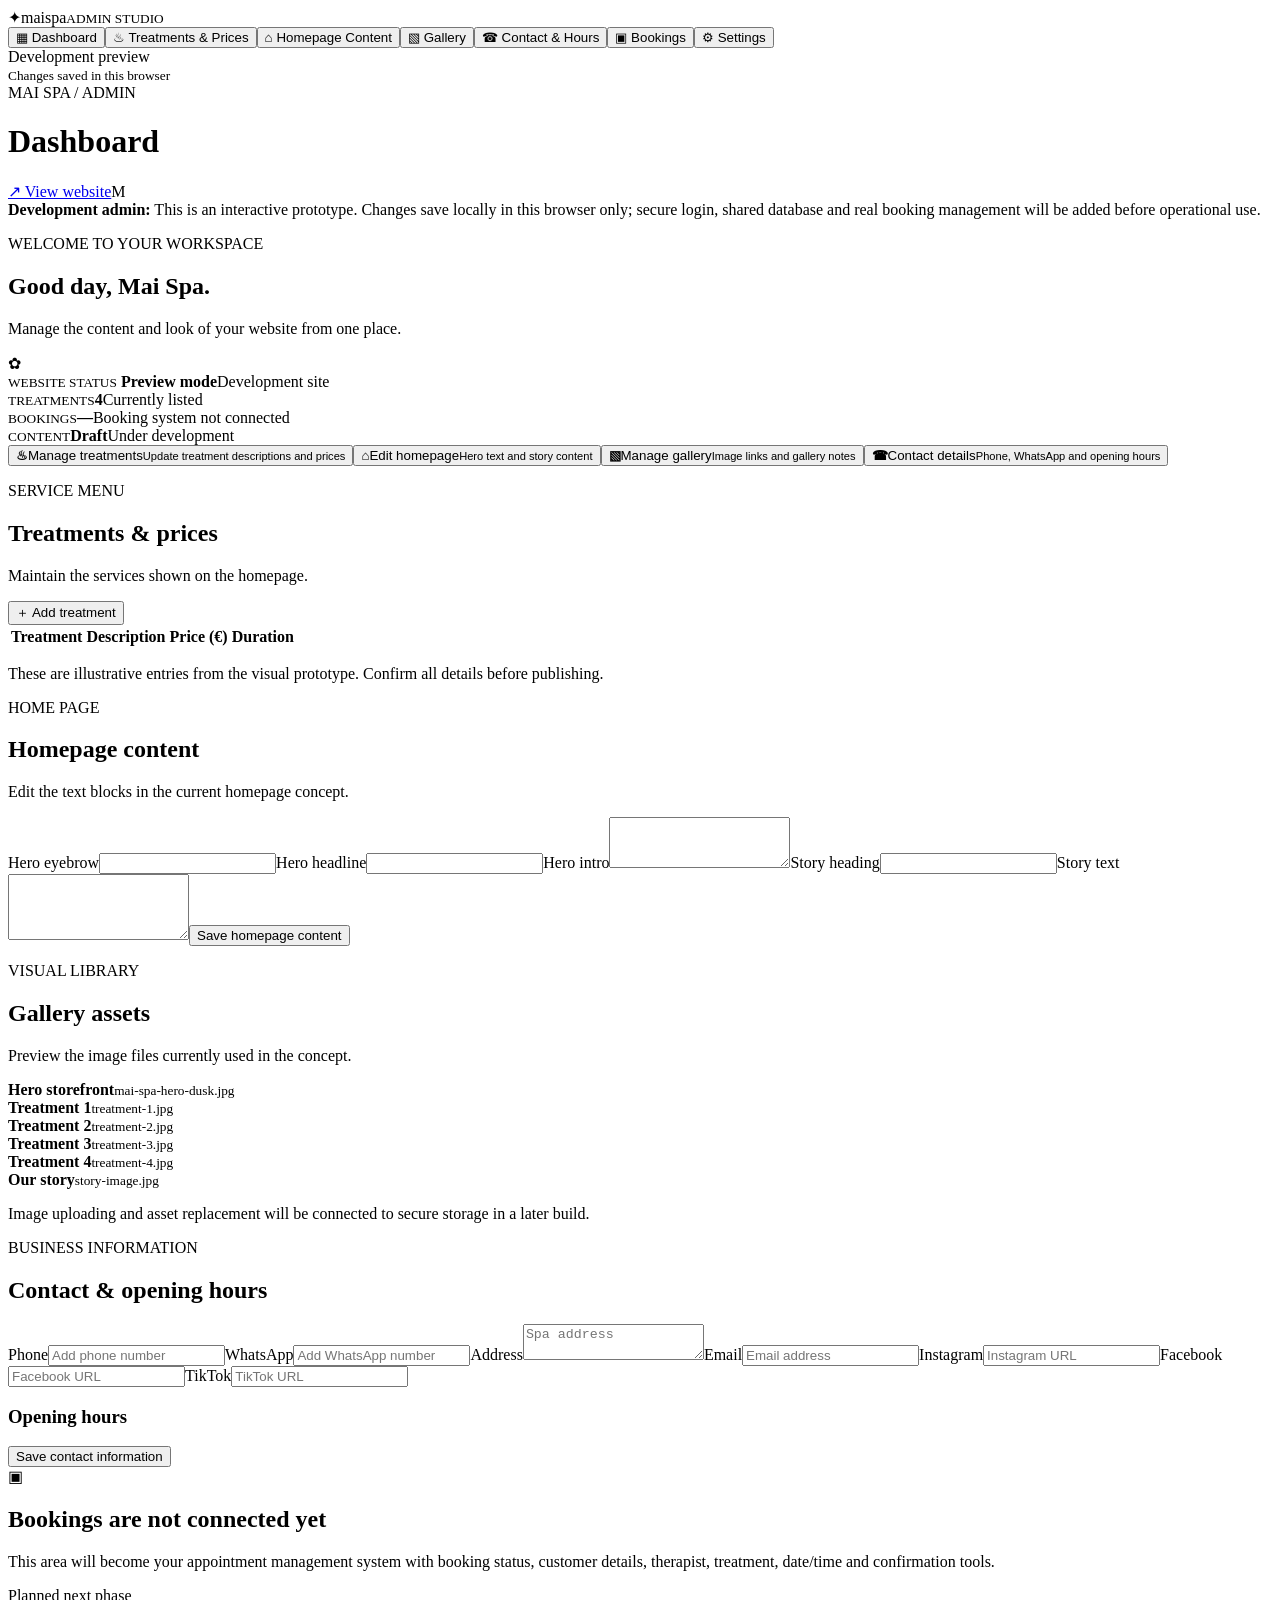
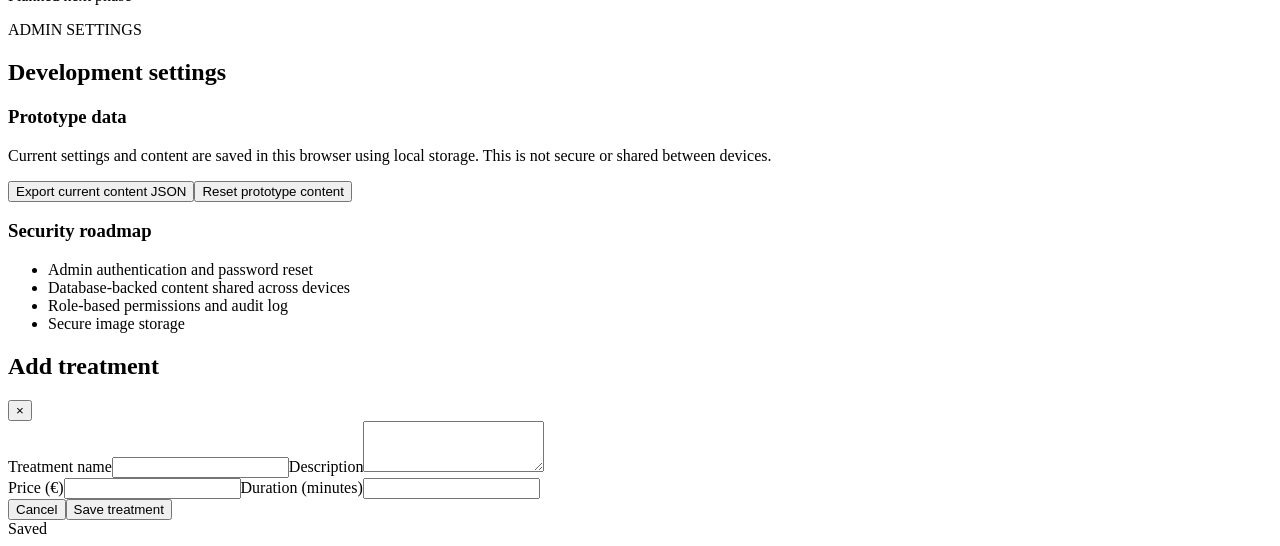
==== admin.html @ b85a9e36 "Add Mai Spa admin dashboard prototype" ====
<!doctype html>
<html lang="en"><head><meta charset="utf-8"><meta name="viewport" content="width=device-width,initial-scale=1"><meta name="theme-color" content="#111"><title>Mai Spa Admin</title><link rel="preconnect" href="https://fonts.googleapis.com"><link href="https://fonts.googleapis.com/css2?family=DM+Sans:wght@400;500;600;700&family=Playfair+Display:wght@400;500;600&display=swap" rel="stylesheet"><link rel="stylesheet" href="admin.css"></head>
<body><div class="admin-shell">
<aside class="sidebar"><div class="brand"><span class="brand-mark">✦</span><span>mai<span class="spa">spa</span><small>ADMIN STUDIO</small></span></div><nav><button class="nav-item active" data-panel="dashboard">▦ <span>Dashboard</span></button><button class="nav-item" data-panel="treatments">♨ <span>Treatments & Prices</span></button><button class="nav-item" data-panel="homepage">⌂ <span>Homepage Content</span></button><button class="nav-item" data-panel="gallery">▧ <span>Gallery</span></button><button class="nav-item" data-panel="contact">☎ <span>Contact & Hours</span></button><button class="nav-item" data-panel="bookings">▣ <span>Bookings</span></button><button class="nav-item" data-panel="settings">⚙ <span>Settings</span></button></nav><div class="sidebar-bottom"><span class="status-dot"></span> Development preview<br><small>Changes saved in this browser</small></div></aside>
<main class="main"><header class="topbar"><div><div class="crumb">MAI SPA / ADMIN</div><h1 id="panel-title">Dashboard</h1></div><div class="top-actions"><a class="preview" href="index.html" target="_blank">↗ View website</a><span class="avatar">M</span></div></header>
<div class="notice"><b>Development admin:</b> This is an interactive prototype. Changes save locally in this browser only; secure login, shared database and real booking management will be added before operational use.</div>
<section class="panel active" id="dashboard"><div class="welcome"><div><p class="gold-label">WELCOME TO YOUR WORKSPACE</p><h2>Good day, Mai Spa.</h2><p>Manage the content and look of your website from one place.</p></div><div class="welcome-flower">✿</div></div><div class="stats"><article><small>WEBSITE STATUS</small><strong><i class="green"></i> Preview mode</strong><span>Development site</span></article><article><small>TREATMENTS</small><strong id="stat-treatments">4</strong><span>Currently listed</span></article><article><small>BOOKINGS</small><strong>—</strong><span>Booking system not connected</span></article><article><small>CONTENT</small><strong>Draft</strong><span>Under development</span></article></div><div class="quick-grid"><button data-go="treatments"><b>♨</b><span>Manage treatments</span><small>Update treatment descriptions and prices</small></button><button data-go="homepage"><b>⌂</b><span>Edit homepage</span><small>Hero text and story content</small></button><button data-go="gallery"><b>▧</b><span>Manage gallery</span><small>Image links and gallery notes</small></button><button data-go="contact"><b>☎</b><span>Contact details</span><small>Phone, WhatsApp and opening hours</small></button></div></section>
<section class="panel" id="treatments"><div class="panel-head"><div><p class="gold-label">SERVICE MENU</p><h2>Treatments & prices</h2><p>Maintain the services shown on the homepage.</p></div><button class="primary" id="add-treatment">＋ Add treatment</button></div><div class="table-wrap"><table><thead><tr><th>Treatment</th><th>Description</th><th>Price (€)</th><th>Duration</th><th></th></tr></thead><tbody id="treatment-rows"></tbody></table></div><p class="hint">These are illustrative entries from the visual prototype. Confirm all details before publishing.</p></section>
<section class="panel" id="homepage"><div class="panel-head"><div><p class="gold-label">HOME PAGE</p><h2>Homepage content</h2><p>Edit the text blocks in the current homepage concept.</p></div></div><form id="home-form" class="form-grid"><label>Hero eyebrow<input name="eyebrow"></label><label>Hero headline<input name="headline"></label><label class="wide">Hero intro<textarea name="intro" rows="3"></textarea></label><label>Story heading<input name="storyTitle"></label><label class="wide">Story text<textarea name="storyText" rows="4"></textarea></label><button class="primary" type="submit">Save homepage content</button></form></section>
<section class="panel" id="gallery"><div class="panel-head"><div><p class="gold-label">VISUAL LIBRARY</p><h2>Gallery assets</h2><p>Preview the image files currently used in the concept.</p></div></div><div class="gallery-grid"><article><div class="image-preview hero-preview"></div><b>Hero storefront</b><small>mai-spa-hero-dusk.jpg</small></article><article><div class="image-preview treatment-preview one"></div><b>Treatment 1</b><small>treatment-1.jpg</small></article><article><div class="image-preview treatment-preview two"></div><b>Treatment 2</b><small>treatment-2.jpg</small></article><article><div class="image-preview treatment-preview three"></div><b>Treatment 3</b><small>treatment-3.jpg</small></article><article><div class="image-preview treatment-preview four"></div><b>Treatment 4</b><small>treatment-4.jpg</small></article><article><div class="image-preview story-preview"></div><b>Our story</b><small>story-image.jpg</small></article></div><p class="hint">Image uploading and asset replacement will be connected to secure storage in a later build.</section>
<section class="panel" id="contact"><div class="panel-head"><div><p class="gold-label">BUSINESS INFORMATION</p><h2>Contact & opening hours</h2></div></div><form id="contact-form" class="form-grid"><label>Phone<input name="phone" placeholder="Add phone number"></label><label>WhatsApp<input name="whatsapp" placeholder="Add WhatsApp number"></label><label class="wide">Address<textarea name="address" rows="2" placeholder="Spa address"></textarea></label><label>Email<input name="email" placeholder="Email address"></label><label>Instagram<input name="instagram" placeholder="Instagram URL"></label><label>Facebook<input name="facebook" placeholder="Facebook URL"></label><label>TikTok<input name="tiktok" placeholder="TikTok URL"></label><div class="wide hours"><h3>Opening hours</h3><div id="hours-list"></div></div><button class="primary" type="submit">Save contact information</button></form></section>
<section class="panel" id="bookings"><div class="empty-state"><div>▣</div><h2>Bookings are not connected yet</h2><p>This area will become your appointment management system with booking status, customer details, therapist, treatment, date/time and confirmation tools.</p><span class="pill">Planned next phase</span></div></section>
<section class="panel" id="settings"><div class="panel-head"><div><p class="gold-label">ADMIN SETTINGS</p><h2>Development settings</h2></div></div><div class="settings-card"><h3>Prototype data</h3><p>Current settings and content are saved in this browser using local storage. This is not secure or shared between devices.</p><button id="export-data" class="secondary">Export current content JSON</button><button id="reset-data" class="danger">Reset prototype content</button></div><div class="settings-card"><h3>Security roadmap</h3><ul><li>Admin authentication and password reset</li><li>Database-backed content shared across devices</li><li>Role-based permissions and audit log</li><li>Secure image storage</li></ul></div></section>
</main></div>
<div class="modal-backdrop" id="modal"><form class="modal" id="treatment-form"><div class="modal-head"><h2 id="modal-title">Add treatment</h2><button type="button" id="close-modal" class="close">×</button></div><label>Treatment name<input name="name" required></label><label>Description<textarea name="description" rows="3" required></textarea></label><div class="form-grid"><label>Price (€)<input name="price" type="number" min="0" step="0.5" required></label><label>Duration (minutes)<input name="duration" type="number" min="1" required></label></div><div class="modal-actions"><button type="button" class="secondary" id="cancel-modal">Cancel</button><button class="primary" type="submit">Save treatment</button></div></form></div><div class="toast" id="toast">Saved</div><script src="admin.js"></script></body></html>
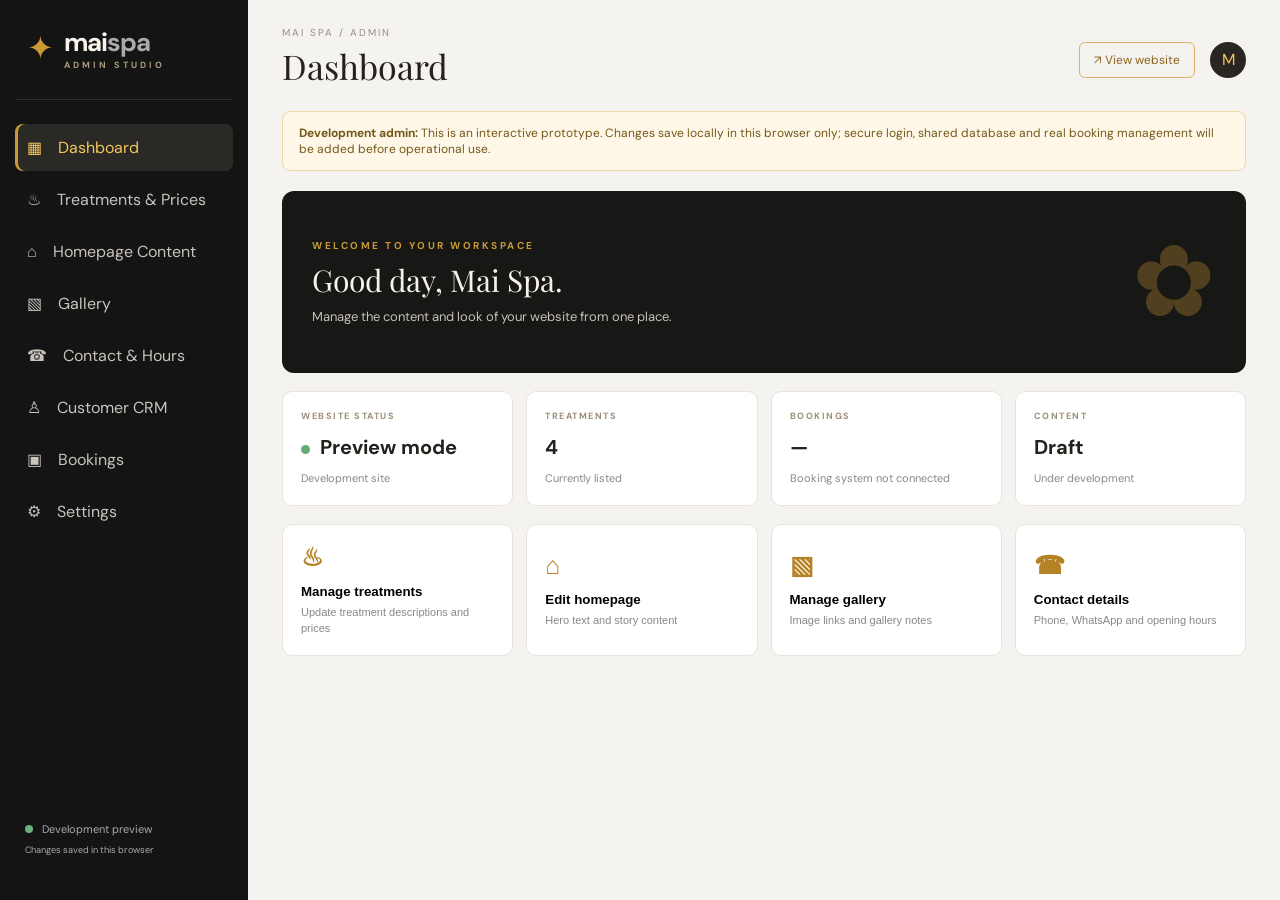
==== commit d69e950a: "Add customer CRM panel and forms" ====
--- a/admin.html
+++ b/admin.html
@@ -1,7 +1,7 @@
 <!doctype html>
 <html lang="en"><head><meta charset="utf-8"><meta name="viewport" content="width=device-width,initial-scale=1"><meta name="theme-color" content="#111"><title>Mai Spa Admin</title><link rel="preconnect" href="https://fonts.googleapis.com"><link href="https://fonts.googleapis.com/css2?family=DM+Sans:wght@400;500;600;700&family=Playfair+Display:wght@400;500;600&display=swap" rel="stylesheet"><link rel="stylesheet" href="admin.css"></head>
 <body><div class="admin-shell">
-<aside class="sidebar"><div class="brand"><span class="brand-mark">✦</span><span>mai<span class="spa">spa</span><small>ADMIN STUDIO</small></span></div><nav><button class="nav-item active" data-panel="dashboard">▦ <span>Dashboard</span></button><button class="nav-item" data-panel="treatments">♨ <span>Treatments & Prices</span></button><button class="nav-item" data-panel="homepage">⌂ <span>Homepage Content</span></button><button class="nav-item" data-panel="gallery">▧ <span>Gallery</span></button><button class="nav-item" data-panel="contact">☎ <span>Contact & Hours</span></button><button class="nav-item" data-panel="bookings">▣ <span>Bookings</span></button><button class="nav-item" data-panel="settings">⚙ <span>Settings</span></button></nav><div class="sidebar-bottom"><span class="status-dot"></span> Development preview<br><small>Changes saved in this browser</small></div></aside>
+<aside class="sidebar"><div class="brand"><span class="brand-mark">✦</span><span>mai<span class="spa">spa</span><small>ADMIN STUDIO</small></span></div><nav><button class="nav-item active" data-panel="dashboard">▦ <span>Dashboard</span></button><button class="nav-item" data-panel="treatments">♨ <span>Treatments & Prices</span></button><button class="nav-item" data-panel="homepage">⌂ <span>Homepage Content</span></button><button class="nav-item" data-panel="gallery">▧ <span>Gallery</span></button><button class="nav-item" data-panel="contact">☎ <span>Contact & Hours</span></button><button class="nav-item" data-panel="crm">♙ <span>Customer CRM</span></button><button class="nav-item" data-panel="bookings">▣ <span>Bookings</span></button><button class="nav-item" data-panel="settings">⚙ <span>Settings</span></button></nav><div class="sidebar-bottom"><span class="status-dot"></span> Development preview<br><small>Changes saved in this browser</small></div></aside>
 <main class="main"><header class="topbar"><div><div class="crumb">MAI SPA / ADMIN</div><h1 id="panel-title">Dashboard</h1></div><div class="top-actions"><a class="preview" href="index.html" target="_blank">↗ View website</a><span class="avatar">M</span></div></header>
 <div class="notice"><b>Development admin:</b> This is an interactive prototype. Changes save locally in this browser only; secure login, shared database and real booking management will be added before operational use.</div>
 <section class="panel active" id="dashboard"><div class="welcome"><div><p class="gold-label">WELCOME TO YOUR WORKSPACE</p><h2>Good day, Mai Spa.</h2><p>Manage the content and look of your website from one place.</p></div><div class="welcome-flower">✿</div></div><div class="stats"><article><small>WEBSITE STATUS</small><strong><i class="green"></i> Preview mode</strong><span>Development site</span></article><article><small>TREATMENTS</small><strong id="stat-treatments">4</strong><span>Currently listed</span></article><article><small>BOOKINGS</small><strong>—</strong><span>Booking system not connected</span></article><article><small>CONTENT</small><strong>Draft</strong><span>Under development</span></article></div><div class="quick-grid"><button data-go="treatments"><b>♨</b><span>Manage treatments</span><small>Update treatment descriptions and prices</small></button><button data-go="homepage"><b>⌂</b><span>Edit homepage</span><small>Hero text and story content</small></button><button data-go="gallery"><b>▧</b><span>Manage gallery</span><small>Image links and gallery notes</small></button><button data-go="contact"><b>☎</b><span>Contact details</span><small>Phone, WhatsApp and opening hours</small></button></div></section>
@@ -9,7 +9,7 @@
 <section class="panel" id="homepage"><div class="panel-head"><div><p class="gold-label">HOME PAGE</p><h2>Homepage content</h2><p>Edit the text blocks in the current homepage concept.</p></div></div><form id="home-form" class="form-grid"><label>Hero eyebrow<input name="eyebrow"></label><label>Hero headline<input name="headline"></label><label class="wide">Hero intro<textarea name="intro" rows="3"></textarea></label><label>Story heading<input name="storyTitle"></label><label class="wide">Story text<textarea name="storyText" rows="4"></textarea></label><button class="primary" type="submit">Save homepage content</button></form></section>
 <section class="panel" id="gallery"><div class="panel-head"><div><p class="gold-label">VISUAL LIBRARY</p><h2>Gallery assets</h2><p>Preview the image files currently used in the concept.</p></div></div><div class="gallery-grid"><article><div class="image-preview hero-preview"></div><b>Hero storefront</b><small>mai-spa-hero-dusk.jpg</small></article><article><div class="image-preview treatment-preview one"></div><b>Treatment 1</b><small>treatment-1.jpg</small></article><article><div class="image-preview treatment-preview two"></div><b>Treatment 2</b><small>treatment-2.jpg</small></article><article><div class="image-preview treatment-preview three"></div><b>Treatment 3</b><small>treatment-3.jpg</small></article><article><div class="image-preview treatment-preview four"></div><b>Treatment 4</b><small>treatment-4.jpg</small></article><article><div class="image-preview story-preview"></div><b>Our story</b><small>story-image.jpg</small></article></div><p class="hint">Image uploading and asset replacement will be connected to secure storage in a later build.</section>
 <section class="panel" id="contact"><div class="panel-head"><div><p class="gold-label">BUSINESS INFORMATION</p><h2>Contact & opening hours</h2></div></div><form id="contact-form" class="form-grid"><label>Phone<input name="phone" placeholder="Add phone number"></label><label>WhatsApp<input name="whatsapp" placeholder="Add WhatsApp number"></label><label class="wide">Address<textarea name="address" rows="2" placeholder="Spa address"></textarea></label><label>Email<input name="email" placeholder="Email address"></label><label>Instagram<input name="instagram" placeholder="Instagram URL"></label><label>Facebook<input name="facebook" placeholder="Facebook URL"></label><label>TikTok<input name="tiktok" placeholder="TikTok URL"></label><div class="wide hours"><h3>Opening hours</h3><div id="hours-list"></div></div><button class="primary" type="submit">Save contact information</button></form></section>
-<section class="panel" id="bookings"><div class="empty-state"><div>▣</div><h2>Bookings are not connected yet</h2><p>This area will become your appointment management system with booking status, customer details, therapist, treatment, date/time and confirmation tools.</p><span class="pill">Planned next phase</span></div></section>
+<section class="panel" id="crm"><div class="panel-head"><div><p class="gold-label">CUSTOMER RELATIONSHIPS</p><h2>Customer CRM</h2><p>Find customers by phone and view their treatment history.</p></div><button class="primary" id="add-customer">＋ Add customer</button></div><div class="crm-search"><label>Search phone number or customer name<input id="crm-search" placeholder="Enter phone number or name…"></label><button class="secondary" id="clear-crm-search">Clear</button></div><div id="crm-results" class="crm-results"></div><div class="crm-profile" id="crm-profile"></div><p class="hint">Prototype CRM data is stored locally in this browser only. Use fictional data while testing. Do not store real customer or sensitive information until secure login, database, access controls and privacy protections are implemented.</p></section><section class="panel" id="bookings"><div class="empty-state"><div>▣</div><h2>Bookings are not connected yet</h2><p>This area will become your appointment management system with booking status, customer details, therapist, treatment, date/time and confirmation tools.</p><span class="pill">Planned next phase</span></div></section>
 <section class="panel" id="settings"><div class="panel-head"><div><p class="gold-label">ADMIN SETTINGS</p><h2>Development settings</h2></div></div><div class="settings-card"><h3>Prototype data</h3><p>Current settings and content are saved in this browser using local storage. This is not secure or shared between devices.</p><button id="export-data" class="secondary">Export current content JSON</button><button id="reset-data" class="danger">Reset prototype content</button></div><div class="settings-card"><h3>Security roadmap</h3><ul><li>Admin authentication and password reset</li><li>Database-backed content shared across devices</li><li>Role-based permissions and audit log</li><li>Secure image storage</li></ul></div></section>
 </main></div>
-<div class="modal-backdrop" id="modal"><form class="modal" id="treatment-form"><div class="modal-head"><h2 id="modal-title">Add treatment</h2><button type="button" id="close-modal" class="close">×</button></div><label>Treatment name<input name="name" required></label><label>Description<textarea name="description" rows="3" required></textarea></label><div class="form-grid"><label>Price (€)<input name="price" type="number" min="0" step="0.5" required></label><label>Duration (minutes)<input name="duration" type="number" min="1" required></label></div><div class="modal-actions"><button type="button" class="secondary" id="cancel-modal">Cancel</button><button class="primary" type="submit">Save treatment</button></div></form></div><div class="toast" id="toast">Saved</div><script src="admin.js"></script></body></html>+<div class="modal-backdrop" id="crm-modal"><form class="modal" id="crm-form"><div class="modal-head"><h2 id="crm-modal-title">Add customer</h2><button type="button" id="crm-close" class="close">×</button></div><label>Customer name<input name="name" required></label><label>Phone number<input name="phone" required></label><label>Email (optional)<input name="email" type="email"></label><label>Notes<textarea name="notes" rows="3"></textarea></label><div class="modal-actions"><button type="button" class="secondary" id="crm-cancel">Cancel</button><button class="primary" type="submit">Save customer</button></div></form></div><div class="modal-backdrop" id="history-modal"><form class="modal" id="history-form"><div class="modal-head"><h2>Add treatment history</h2><button type="button" id="history-close" class="close">×</button></div><label>Treatment<select name="treatment" required></select></label><label>Date<input name="date" type="date" required></label><label>Therapist<input name="therapist" placeholder="Therapist name"></label><label>Duration (minutes)<input name="duration" type="number" min="1"></label><label>Price paid (€)<input name="price" type="number" min="0" step="0.5"></label><label>Notes<textarea name="notes" rows="3"></textarea></label><div class="modal-actions"><button type="button" class="secondary" id="history-cancel">Cancel</button><button class="primary" type="submit">Save history</button></div></form></div><div class="modal-backdrop" id="modal"><form class="modal" id="treatment-form"><div class="modal-head"><h2 id="modal-title">Add treatment</h2><button type="button" id="close-modal" class="close">×</button></div><label>Treatment name<input name="name" required></label><label>Description<textarea name="description" rows="3" required></textarea></label><div class="form-grid"><label>Price (€)<input name="price" type="number" min="0" step="0.5" required></label><label>Duration (minutes)<input name="duration" type="number" min="1" required></label></div><div class="modal-actions"><button type="button" class="secondary" id="cancel-modal">Cancel</button><button class="primary" type="submit">Save treatment</button></div></form></div><div class="toast" id="toast">Saved</div><script src="admin.js"></script></body></html>
--- a/admin.css
+++ b/admin.css
@@ -0,0 +1 @@
+:root{--gold:#c99a34;--gold2:#e2b654;--ink:#151515;--cream:#f6f2eb;--muted:#7e786f;--line:#e5ded3}*{box-sizing:border-box}body{margin:0;background:#f5f3ef;color:#25221e;font-family:'DM Sans',Arial,sans-serif}.admin-shell{min-height:100vh;display:flex}.sidebar{width:248px;background:#141414;color:#f8f3eb;display:flex;flex-direction:column;padding:25px 15px;position:fixed;inset:0 0 0 0}.brand{display:flex;gap:10px;align-items:center;padding:0 12px 28px;border-bottom:1px solid #30302c}.brand-mark{color:var(--gold);font-size:32px}.brand>span:last-child{font-size:26px;font-weight:700;letter-spacing:-1px}.spa{color:#aaa}.brand small{display:block;font-size:9px;letter-spacing:3px;color:#a99b7d}.sidebar nav{display:grid;gap:5px;margin-top:24px}.nav-item{border:0;background:transparent;color:#c8c3bb;text-align:left;padding:13px 12px;border-radius:8px;font:inherit;cursor:pointer}.nav-item:hover,.nav-item.active{background:#2a2925;color:#f4c65b}.nav-item.active{box-shadow:inset 3px 0 var(--gold)}.nav-item span{margin-left:12px}.sidebar-bottom{margin-top:auto;padding:15px 10px;color:#aaa;font-size:11px;line-height:1.8}.status-dot{display:inline-block;width:8px;height:8px;border-radius:50%;background:#6ab17e;margin-right:6px}.main{margin-left:248px;width:calc(100% - 248px);padding:26px 34px 60px}.topbar{display:flex;align-items:center;justify-content:space-between;margin-bottom:18px}.crumb{font-size:10px;letter-spacing:2px;color:#988d7c}.topbar h1{font-family:'Playfair Display',Georgia,serif;font-weight:400;font-size:34px;margin:4px 0}.top-actions{display:flex;align-items:center;gap:15px}.preview{color:#8d631b;text-decoration:none;border:1px solid #d8b365;padding:9px 14px;border-radius:6px;font-size:12px}.avatar{width:36px;height:36px;background:#292621;color:#f4c65b;border-radius:50%;display:grid;place-items:center}.notice{background:#fff8e9;border:1px solid #edd8aa;padding:13px 16px;border-radius:8px;font-size:12px;color:#745719;margin-bottom:20px}.panel{display:none}.panel.active{display:block}.welcome{background:#171716;color:#f7f2e9;border-radius:12px;padding:26px 30px;display:flex;justify-content:space-between;align-items:center;overflow:hidden}.gold-label{font-size:10px;letter-spacing:2.5px;color:#c99a34;font-weight:700;margin:0 0 8px}.welcome h2,.panel-head h2{font-family:'Playfair Display',Georgia,serif;font-size:30px;font-weight:400;margin:0 0 8px}.welcome p:not(.gold-label){color:#c6c0b5;font-size:13px;margin:0}.welcome-flower{font-size:100px;color:#bb8c30;opacity:.35}.stats{display:grid;grid-template-columns:repeat(4,1fr);gap:13px;margin:18px 0}.stats article{background:white;border:1px solid #e9e4db;border-radius:10px;padding:18px}.stats small{display:block;color:#9a8d79;font-size:9px;letter-spacing:1.5px;font-weight:700}.stats strong{display:block;font-size:20px;margin:12px 0 6px}.stats span{font-size:11px;color:#888}.green{display:inline-block;background:#65a976;width:9px;height:9px;border-radius:50%;margin-right:5px}.quick-grid{display:grid;grid-template-columns:repeat(4,1fr);gap:13px}.quick-grid button{border:1px solid #e8e2d8;background:white;border-radius:10px;padding:18px;text-align:left;cursor:pointer}.quick-grid button:hover{border-color:#d1a245;transform:translateY(-1px)}.quick-grid b{font-size:25px;color:#b58325;display:block;margin-bottom:12px}.quick-grid span{font-weight:700;display:block;margin-bottom:5px}.quick-grid small{font-size:11px;color:#888;line-height:1.4}.panel-head{display:flex;justify-content:space-between;align-items:center;margin:5px 0 22px}.panel-head p:not(.gold-label){color:#888;font-size:12px;margin:0}.primary,.secondary,.danger{border:0;border-radius:6px;padding:11px 16px;font:600 12px 'DM Sans',sans-serif;cursor:pointer}.primary{background:#c99a34;color:#17130b}.primary:hover{background:#e2b654}.secondary{background:#eee9df;color:#453c2d}.danger{background:#fae8e4;color:#9e3827;margin-left:8px}.table-wrap{background:white;border:1px solid #e8e2d8;border-radius:9px;overflow:auto}table{width:100%;border-collapse:collapse;min-width:650px}th,td{text-align:left;padding:13px 15px;border-bottom:1px solid #eee;font-size:12px}th{font-size:9px;letter-spacing:1.4px;color:#958875;background:#faf8f5}td:first-child{font-weight:700}td .actions{display:flex;gap:6px}td button{border:1px solid #e2d9ca;background:#fff;padding:6px 9px;border-radius:5px;font-size:11px;cursor:pointer}.hint{font-size:11px;color:#978d7f;margin-top:10px}.form-grid{display:grid;grid-template-columns:1fr 1fr;gap:16px;max-width:900px;background:white;padding:23px;border:1px solid #e8e2d8;border-radius:10px}.form-grid label,.modal label{display:grid;gap:7px;font-size:11px;font-weight:700;color:#746b5e}.wide{grid-column:1/-1}input,textarea{width:100%;border:1px solid #ddd5c9;border-radius:6px;padding:11px;font:13px 'DM Sans',sans-serif;color:#25221e;background:#fff}textarea{resize:vertical}.hours h3{font-family:'Playfair Display',serif;font-weight:400}.hour-row{display:grid;grid-template-columns:90px 1fr 1fr 60px;align-items:center;gap:10px;margin:8px 0;font-size:12px}.gallery-grid{display:grid;grid-template-columns:repeat(3,1fr);gap:15px}.gallery-grid article{background:white;border:1px solid #e8e2d8;border-radius:9px;overflow:hidden;padding-bottom:12px}.gallery-grid b,.gallery-grid small{display:block;margin:8px 12px}.gallery-grid small{font-size:10px;color:#888}.image-preview{height:150px;background-size:cover;background-position:center}.hero-preview{background-image:url('mai-spa-hero-dusk.jpg')}.treatment-preview.one{background-image:url('treatment-1.jpg')}.treatment-preview.two{background-image:url('treatment-2.jpg')}.treatment-preview.three{background-image:url('treatment-3.jpg')}.treatment-preview.four{background-image:url('treatment-4.jpg')}.story-preview{background-image:url('story-image.jpg')}.empty-state{text-align:center;background:white;border:1px solid #e8e2d8;border-radius:10px;padding:60px 20px;max-width:750px;margin:auto}.empty-state>div{font-size:44px;color:#b88729}.empty-state h2{font-family:'Playfair Display',serif;font-weight:400}.empty-state p{max-width:500px;margin:0 auto 18px;color:#888;font-size:13px}.pill{background:#f6ebd2;color:#876116;padding:6px 10px;border-radius:20px;font-size:10px}.settings-card{background:white;border:1px solid #e8e2d8;border-radius:10px;padding:22px;margin-bottom:16px;max-width:850px}.settings-card p,.settings-card li{font-size:12px;color:#7f786e;line-height:1.7}.modal-backdrop{display:none;position:fixed;inset:0;background:#0008;align-items:center;justify-content:center;padding:18px;z-index:100}.modal-backdrop.open{display:flex}.modal{background:#fff;border-radius:12px;padding:24px;width:min(500px,100%);display:grid;gap:15px;box-shadow:0 20px 70px #0003}.modal-head{display:flex;justify-content:space-between;align-items:center}.modal h2{font-family:'Playfair Display',serif;font-weight:400;margin:0}.close{border:0;background:transparent;font-size:26px;cursor:pointer}.modal-actions{display:flex;justify-content:flex-end;gap:9px}.toast{position:fixed;bottom:20px;right:22px;background:#1d211e;color:#fff;padding:13px 18px;border-radius:8px;opacity:0;pointer-events:none;transition:.25s}.toast.show{opacity:1}@media(max-width:1050px){.sidebar{width:205px}.main{margin-left:205px;width:calc(100% - 205px);padding:24px}.stats,.quick-grid{grid-template-columns:repeat(2,1fr)}}@media(max-width:700px){.admin-shell{display:block}.sidebar{position:relative;width:auto;inset:auto;padding:12px}.brand{padding:0 10px 12px}.sidebar nav{display:flex;overflow:auto;margin-top:10px;gap:5px}.nav-item{white-space:nowrap;padding:10px}.nav-item span{margin-left:6px}.sidebar-bottom{display:none}.main{margin:0;width:auto;padding:18px 14px 40px}.topbar h1{font-size:28px}.top-actions{gap:8px}.preview{font-size:10px;padding:8px}.stats,.quick-grid,.gallery-grid{grid-template-columns:1fr 1fr}.welcome{padding:20px}.welcome-flower{font-size:70px}.panel-head{align-items:flex-start;gap:12px;flex-direction:column}.form-grid{grid-template-columns:1fr;padding:15px}.wide{grid-column:auto}.hour-row{grid-template-columns:75px 1fr 1fr 45px;gap:5px}.notice{font-size:11px}}
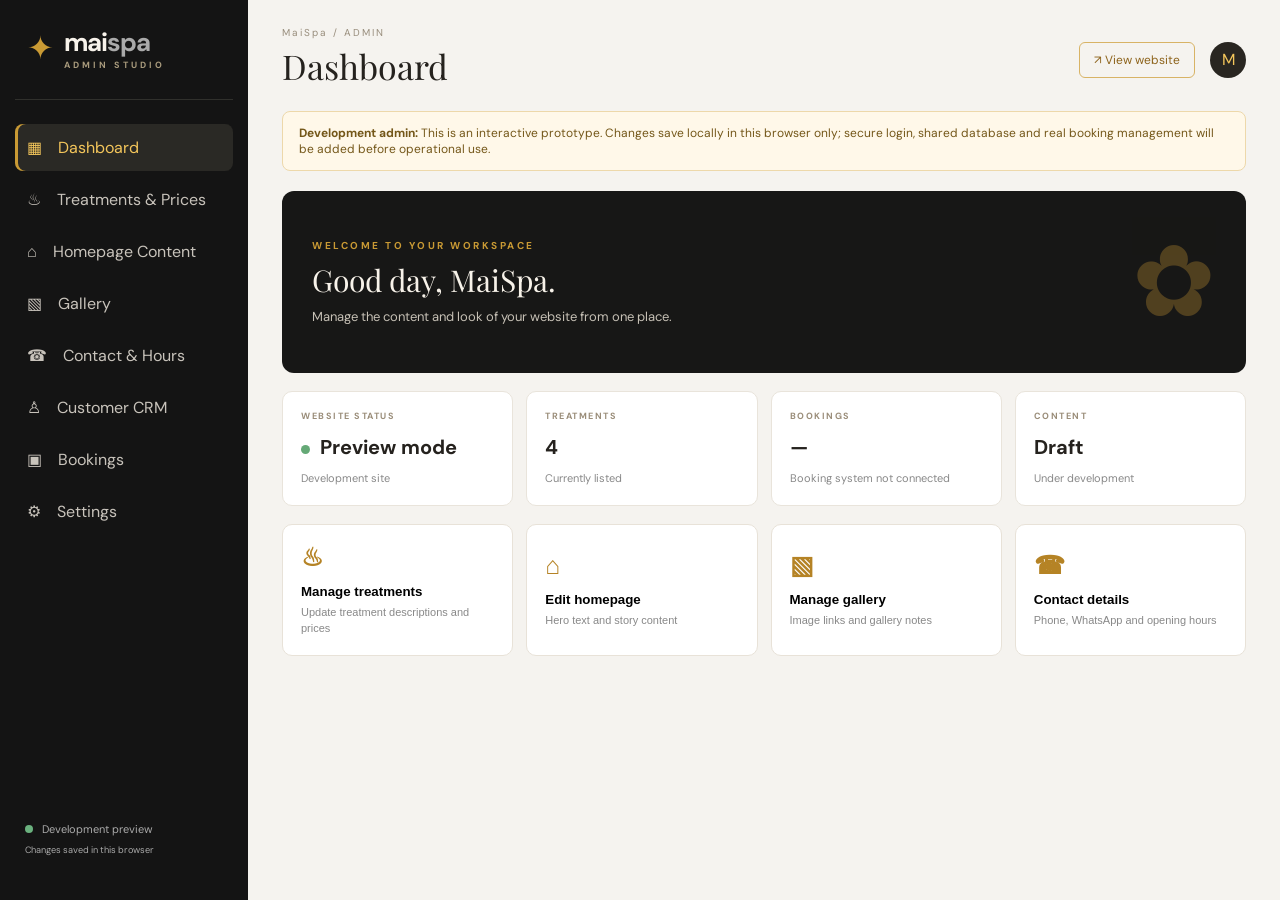
==== commit 646a4535: "Standardize brand name to MaiSpa" ====
--- a/admin.html
+++ b/admin.html
@@ -1,10 +1,10 @@
 <!doctype html>
-<html lang="en"><head><meta charset="utf-8"><meta name="viewport" content="width=device-width,initial-scale=1"><meta name="theme-color" content="#111"><title>Mai Spa Admin</title><link rel="preconnect" href="https://fonts.googleapis.com"><link href="https://fonts.googleapis.com/css2?family=DM+Sans:wght@400;500;600;700&family=Playfair+Display:wght@400;500;600&display=swap" rel="stylesheet"><link rel="stylesheet" href="admin.css"></head>
+<html lang="en"><head><meta charset="utf-8"><meta name="viewport" content="width=device-width,initial-scale=1"><meta name="theme-color" content="#111"><title>MaiSpa Admin</title><link rel="preconnect" href="https://fonts.googleapis.com"><link href="https://fonts.googleapis.com/css2?family=DM+Sans:wght@400;500;600;700&family=Playfair+Display:wght@400;500;600&display=swap" rel="stylesheet"><link rel="stylesheet" href="admin.css"></head>
 <body><div class="admin-shell">
 <aside class="sidebar"><div class="brand"><span class="brand-mark">✦</span><span>mai<span class="spa">spa</span><small>ADMIN STUDIO</small></span></div><nav><button class="nav-item active" data-panel="dashboard">▦ <span>Dashboard</span></button><button class="nav-item" data-panel="treatments">♨ <span>Treatments & Prices</span></button><button class="nav-item" data-panel="homepage">⌂ <span>Homepage Content</span></button><button class="nav-item" data-panel="gallery">▧ <span>Gallery</span></button><button class="nav-item" data-panel="contact">☎ <span>Contact & Hours</span></button><button class="nav-item" data-panel="crm">♙ <span>Customer CRM</span></button><button class="nav-item" data-panel="bookings">▣ <span>Bookings</span></button><button class="nav-item" data-panel="settings">⚙ <span>Settings</span></button></nav><div class="sidebar-bottom"><span class="status-dot"></span> Development preview<br><small>Changes saved in this browser</small></div></aside>
-<main class="main"><header class="topbar"><div><div class="crumb">MAI SPA / ADMIN</div><h1 id="panel-title">Dashboard</h1></div><div class="top-actions"><a class="preview" href="index.html" target="_blank">↗ View website</a><span class="avatar">M</span></div></header>
+<main class="main"><header class="topbar"><div><div class="crumb">MaiSpa / ADMIN</div><h1 id="panel-title">Dashboard</h1></div><div class="top-actions"><a class="preview" href="index.html" target="_blank">↗ View website</a><span class="avatar">M</span></div></header>
 <div class="notice"><b>Development admin:</b> This is an interactive prototype. Changes save locally in this browser only; secure login, shared database and real booking management will be added before operational use.</div>
-<section class="panel active" id="dashboard"><div class="welcome"><div><p class="gold-label">WELCOME TO YOUR WORKSPACE</p><h2>Good day, Mai Spa.</h2><p>Manage the content and look of your website from one place.</p></div><div class="welcome-flower">✿</div></div><div class="stats"><article><small>WEBSITE STATUS</small><strong><i class="green"></i> Preview mode</strong><span>Development site</span></article><article><small>TREATMENTS</small><strong id="stat-treatments">4</strong><span>Currently listed</span></article><article><small>BOOKINGS</small><strong>—</strong><span>Booking system not connected</span></article><article><small>CONTENT</small><strong>Draft</strong><span>Under development</span></article></div><div class="quick-grid"><button data-go="treatments"><b>♨</b><span>Manage treatments</span><small>Update treatment descriptions and prices</small></button><button data-go="homepage"><b>⌂</b><span>Edit homepage</span><small>Hero text and story content</small></button><button data-go="gallery"><b>▧</b><span>Manage gallery</span><small>Image links and gallery notes</small></button><button data-go="contact"><b>☎</b><span>Contact details</span><small>Phone, WhatsApp and opening hours</small></button></div></section>
+<section class="panel active" id="dashboard"><div class="welcome"><div><p class="gold-label">WELCOME TO YOUR WORKSPACE</p><h2>Good day, MaiSpa.</h2><p>Manage the content and look of your website from one place.</p></div><div class="welcome-flower">✿</div></div><div class="stats"><article><small>WEBSITE STATUS</small><strong><i class="green"></i> Preview mode</strong><span>Development site</span></article><article><small>TREATMENTS</small><strong id="stat-treatments">4</strong><span>Currently listed</span></article><article><small>BOOKINGS</small><strong>—</strong><span>Booking system not connected</span></article><article><small>CONTENT</small><strong>Draft</strong><span>Under development</span></article></div><div class="quick-grid"><button data-go="treatments"><b>♨</b><span>Manage treatments</span><small>Update treatment descriptions and prices</small></button><button data-go="homepage"><b>⌂</b><span>Edit homepage</span><small>Hero text and story content</small></button><button data-go="gallery"><b>▧</b><span>Manage gallery</span><small>Image links and gallery notes</small></button><button data-go="contact"><b>☎</b><span>Contact details</span><small>Phone, WhatsApp and opening hours</small></button></div></section>
 <section class="panel" id="treatments"><div class="panel-head"><div><p class="gold-label">SERVICE MENU</p><h2>Treatments & prices</h2><p>Maintain the services shown on the homepage.</p></div><button class="primary" id="add-treatment">＋ Add treatment</button></div><div class="table-wrap"><table><thead><tr><th>Treatment</th><th>Description</th><th>Price (€)</th><th>Duration</th><th></th></tr></thead><tbody id="treatment-rows"></tbody></table></div><p class="hint">These are illustrative entries from the visual prototype. Confirm all details before publishing.</p></section>
 <section class="panel" id="homepage"><div class="panel-head"><div><p class="gold-label">HOME PAGE</p><h2>Homepage content</h2><p>Edit the text blocks in the current homepage concept.</p></div></div><form id="home-form" class="form-grid"><label>Hero eyebrow<input name="eyebrow"></label><label>Hero headline<input name="headline"></label><label class="wide">Hero intro<textarea name="intro" rows="3"></textarea></label><label>Story heading<input name="storyTitle"></label><label class="wide">Story text<textarea name="storyText" rows="4"></textarea></label><button class="primary" type="submit">Save homepage content</button></form></section>
 <section class="panel" id="gallery"><div class="panel-head"><div><p class="gold-label">VISUAL LIBRARY</p><h2>Gallery assets</h2><p>Preview the image files currently used in the concept.</p></div></div><div class="gallery-grid"><article><div class="image-preview hero-preview"></div><b>Hero storefront</b><small>mai-spa-hero-dusk.jpg</small></article><article><div class="image-preview treatment-preview one"></div><b>Treatment 1</b><small>treatment-1.jpg</small></article><article><div class="image-preview treatment-preview two"></div><b>Treatment 2</b><small>treatment-2.jpg</small></article><article><div class="image-preview treatment-preview three"></div><b>Treatment 3</b><small>treatment-3.jpg</small></article><article><div class="image-preview treatment-preview four"></div><b>Treatment 4</b><small>treatment-4.jpg</small></article><article><div class="image-preview story-preview"></div><b>Our story</b><small>story-image.jpg</small></article></div><p class="hint">Image uploading and asset replacement will be connected to secure storage in a later build.</section>
--- a/admin.css
+++ b/admin.css
@@ -1 +1,3 @@
-:root{--gold:#c99a34;--gold2:#e2b654;--ink:#151515;--cream:#f6f2eb;--muted:#7e786f;--line:#e5ded3}*{box-sizing:border-box}body{margin:0;background:#f5f3ef;color:#25221e;font-family:'DM Sans',Arial,sans-serif}.admin-shell{min-height:100vh;display:flex}.sidebar{width:248px;background:#141414;color:#f8f3eb;display:flex;flex-direction:column;padding:25px 15px;position:fixed;inset:0 0 0 0}.brand{display:flex;gap:10px;align-items:center;padding:0 12px 28px;border-bottom:1px solid #30302c}.brand-mark{color:var(--gold);font-size:32px}.brand>span:last-child{font-size:26px;font-weight:700;letter-spacing:-1px}.spa{color:#aaa}.brand small{display:block;font-size:9px;letter-spacing:3px;color:#a99b7d}.sidebar nav{display:grid;gap:5px;margin-top:24px}.nav-item{border:0;background:transparent;color:#c8c3bb;text-align:left;padding:13px 12px;border-radius:8px;font:inherit;cursor:pointer}.nav-item:hover,.nav-item.active{background:#2a2925;color:#f4c65b}.nav-item.active{box-shadow:inset 3px 0 var(--gold)}.nav-item span{margin-left:12px}.sidebar-bottom{margin-top:auto;padding:15px 10px;color:#aaa;font-size:11px;line-height:1.8}.status-dot{display:inline-block;width:8px;height:8px;border-radius:50%;background:#6ab17e;margin-right:6px}.main{margin-left:248px;width:calc(100% - 248px);padding:26px 34px 60px}.topbar{display:flex;align-items:center;justify-content:space-between;margin-bottom:18px}.crumb{font-size:10px;letter-spacing:2px;color:#988d7c}.topbar h1{font-family:'Playfair Display',Georgia,serif;font-weight:400;font-size:34px;margin:4px 0}.top-actions{display:flex;align-items:center;gap:15px}.preview{color:#8d631b;text-decoration:none;border:1px solid #d8b365;padding:9px 14px;border-radius:6px;font-size:12px}.avatar{width:36px;height:36px;background:#292621;color:#f4c65b;border-radius:50%;display:grid;place-items:center}.notice{background:#fff8e9;border:1px solid #edd8aa;padding:13px 16px;border-radius:8px;font-size:12px;color:#745719;margin-bottom:20px}.panel{display:none}.panel.active{display:block}.welcome{background:#171716;color:#f7f2e9;border-radius:12px;padding:26px 30px;display:flex;justify-content:space-between;align-items:center;overflow:hidden}.gold-label{font-size:10px;letter-spacing:2.5px;color:#c99a34;font-weight:700;margin:0 0 8px}.welcome h2,.panel-head h2{font-family:'Playfair Display',Georgia,serif;font-size:30px;font-weight:400;margin:0 0 8px}.welcome p:not(.gold-label){color:#c6c0b5;font-size:13px;margin:0}.welcome-flower{font-size:100px;color:#bb8c30;opacity:.35}.stats{display:grid;grid-template-columns:repeat(4,1fr);gap:13px;margin:18px 0}.stats article{background:white;border:1px solid #e9e4db;border-radius:10px;padding:18px}.stats small{display:block;color:#9a8d79;font-size:9px;letter-spacing:1.5px;font-weight:700}.stats strong{display:block;font-size:20px;margin:12px 0 6px}.stats span{font-size:11px;color:#888}.green{display:inline-block;background:#65a976;width:9px;height:9px;border-radius:50%;margin-right:5px}.quick-grid{display:grid;grid-template-columns:repeat(4,1fr);gap:13px}.quick-grid button{border:1px solid #e8e2d8;background:white;border-radius:10px;padding:18px;text-align:left;cursor:pointer}.quick-grid button:hover{border-color:#d1a245;transform:translateY(-1px)}.quick-grid b{font-size:25px;color:#b58325;display:block;margin-bottom:12px}.quick-grid span{font-weight:700;display:block;margin-bottom:5px}.quick-grid small{font-size:11px;color:#888;line-height:1.4}.panel-head{display:flex;justify-content:space-between;align-items:center;margin:5px 0 22px}.panel-head p:not(.gold-label){color:#888;font-size:12px;margin:0}.primary,.secondary,.danger{border:0;border-radius:6px;padding:11px 16px;font:600 12px 'DM Sans',sans-serif;cursor:pointer}.primary{background:#c99a34;color:#17130b}.primary:hover{background:#e2b654}.secondary{background:#eee9df;color:#453c2d}.danger{background:#fae8e4;color:#9e3827;margin-left:8px}.table-wrap{background:white;border:1px solid #e8e2d8;border-radius:9px;overflow:auto}table{width:100%;border-collapse:collapse;min-width:650px}th,td{text-align:left;padding:13px 15px;border-bottom:1px solid #eee;font-size:12px}th{font-size:9px;letter-spacing:1.4px;color:#958875;background:#faf8f5}td:first-child{font-weight:700}td .actions{display:flex;gap:6px}td button{border:1px solid #e2d9ca;background:#fff;padding:6px 9px;border-radius:5px;font-size:11px;cursor:pointer}.hint{font-size:11px;color:#978d7f;margin-top:10px}.form-grid{display:grid;grid-template-columns:1fr 1fr;gap:16px;max-width:900px;background:white;padding:23px;border:1px solid #e8e2d8;border-radius:10px}.form-grid label,.modal label{display:grid;gap:7px;font-size:11px;font-weight:700;color:#746b5e}.wide{grid-column:1/-1}input,textarea{width:100%;border:1px solid #ddd5c9;border-radius:6px;padding:11px;font:13px 'DM Sans',sans-serif;color:#25221e;background:#fff}textarea{resize:vertical}.hours h3{font-family:'Playfair Display',serif;font-weight:400}.hour-row{display:grid;grid-template-columns:90px 1fr 1fr 60px;align-items:center;gap:10px;margin:8px 0;font-size:12px}.gallery-grid{display:grid;grid-template-columns:repeat(3,1fr);gap:15px}.gallery-grid article{background:white;border:1px solid #e8e2d8;border-radius:9px;overflow:hidden;padding-bottom:12px}.gallery-grid b,.gallery-grid small{display:block;margin:8px 12px}.gallery-grid small{font-size:10px;color:#888}.image-preview{height:150px;background-size:cover;background-position:center}.hero-preview{background-image:url('mai-spa-hero-dusk.jpg')}.treatment-preview.one{background-image:url('treatment-1.jpg')}.treatment-preview.two{background-image:url('treatment-2.jpg')}.treatment-preview.three{background-image:url('treatment-3.jpg')}.treatment-preview.four{background-image:url('treatment-4.jpg')}.story-preview{background-image:url('story-image.jpg')}.empty-state{text-align:center;background:white;border:1px solid #e8e2d8;border-radius:10px;padding:60px 20px;max-width:750px;margin:auto}.empty-state>div{font-size:44px;color:#b88729}.empty-state h2{font-family:'Playfair Display',serif;font-weight:400}.empty-state p{max-width:500px;margin:0 auto 18px;color:#888;font-size:13px}.pill{background:#f6ebd2;color:#876116;padding:6px 10px;border-radius:20px;font-size:10px}.settings-card{background:white;border:1px solid #e8e2d8;border-radius:10px;padding:22px;margin-bottom:16px;max-width:850px}.settings-card p,.settings-card li{font-size:12px;color:#7f786e;line-height:1.7}.modal-backdrop{display:none;position:fixed;inset:0;background:#0008;align-items:center;justify-content:center;padding:18px;z-index:100}.modal-backdrop.open{display:flex}.modal{background:#fff;border-radius:12px;padding:24px;width:min(500px,100%);display:grid;gap:15px;box-shadow:0 20px 70px #0003}.modal-head{display:flex;justify-content:space-between;align-items:center}.modal h2{font-family:'Playfair Display',serif;font-weight:400;margin:0}.close{border:0;background:transparent;font-size:26px;cursor:pointer}.modal-actions{display:flex;justify-content:flex-end;gap:9px}.toast{position:fixed;bottom:20px;right:22px;background:#1d211e;color:#fff;padding:13px 18px;border-radius:8px;opacity:0;pointer-events:none;transition:.25s}.toast.show{opacity:1}@media(max-width:1050px){.sidebar{width:205px}.main{margin-left:205px;width:calc(100% - 205px);padding:24px}.stats,.quick-grid{grid-template-columns:repeat(2,1fr)}}@media(max-width:700px){.admin-shell{display:block}.sidebar{position:relative;width:auto;inset:auto;padding:12px}.brand{padding:0 10px 12px}.sidebar nav{display:flex;overflow:auto;margin-top:10px;gap:5px}.nav-item{white-space:nowrap;padding:10px}.nav-item span{margin-left:6px}.sidebar-bottom{display:none}.main{margin:0;width:auto;padding:18px 14px 40px}.topbar h1{font-size:28px}.top-actions{gap:8px}.preview{font-size:10px;padding:8px}.stats,.quick-grid,.gallery-grid{grid-template-columns:1fr 1fr}.welcome{padding:20px}.welcome-flower{font-size:70px}.panel-head{align-items:flex-start;gap:12px;flex-direction:column}.form-grid{grid-template-columns:1fr;padding:15px}.wide{grid-column:auto}.hour-row{grid-template-columns:75px 1fr 1fr 45px;gap:5px}.notice{font-size:11px}}+:root{--gold:#c99a34;--gold2:#e2b654;--ink:#151515;--cream:#f6f2eb;--muted:#7e786f;--line:#e5ded3}*{box-sizing:border-box}body{margin:0;background:#f5f3ef;color:#25221e;font-family:'DM Sans',Arial,sans-serif}.admin-shell{min-height:100vh;display:flex}.sidebar{width:248px;background:#141414;color:#f8f3eb;display:flex;flex-direction:column;padding:25px 15px;position:fixed;inset:0 0 0 0}.brand{display:flex;gap:10px;align-items:center;padding:0 12px 28px;border-bottom:1px solid #30302c}.brand-mark{color:var(--gold);font-size:32px}.brand>span:last-child{font-size:26px;font-weight:700;letter-spacing:-1px}.spa{color:#aaa}.brand small{display:block;font-size:9px;letter-spacing:3px;color:#a99b7d}.sidebar nav{display:grid;gap:5px;margin-top:24px}.nav-item{border:0;background:transparent;color:#c8c3bb;text-align:left;padding:13px 12px;border-radius:8px;font:inherit;cursor:pointer}.nav-item:hover,.nav-item.active{background:#2a2925;color:#f4c65b}.nav-item.active{box-shadow:inset 3px 0 var(--gold)}.nav-item span{margin-left:12px}.sidebar-bottom{margin-top:auto;padding:15px 10px;color:#aaa;font-size:11px;line-height:1.8}.status-dot{display:inline-block;width:8px;height:8px;border-radius:50%;background:#6ab17e;margin-right:6px}.main{margin-left:248px;width:calc(100% - 248px);padding:26px 34px 60px}.topbar{display:flex;align-items:center;justify-content:space-between;margin-bottom:18px}.crumb{font-size:10px;letter-spacing:2px;color:#988d7c}.topbar h1{font-family:'Playfair Display',Georgia,serif;font-weight:400;font-size:34px;margin:4px 0}.top-actions{display:flex;align-items:center;gap:15px}.preview{color:#8d631b;text-decoration:none;border:1px solid #d8b365;padding:9px 14px;border-radius:6px;font-size:12px}.avatar{width:36px;height:36px;background:#292621;color:#f4c65b;border-radius:50%;display:grid;place-items:center}.notice{background:#fff8e9;border:1px solid #edd8aa;padding:13px 16px;border-radius:8px;font-size:12px;color:#745719;margin-bottom:20px}.panel{display:none}.panel.active{display:block}.welcome{background:#171716;color:#f7f2e9;border-radius:12px;padding:26px 30px;display:flex;justify-content:space-between;align-items:center;overflow:hidden}.gold-label{font-size:10px;letter-spacing:2.5px;color:#c99a34;font-weight:700;margin:0 0 8px}.welcome h2,.panel-head h2{font-family:'Playfair Display',Georgia,serif;font-size:30px;font-weight:400;margin:0 0 8px}.welcome p:not(.gold-label){color:#c6c0b5;font-size:13px;margin:0}.welcome-flower{font-size:100px;color:#bb8c30;opacity:.35}.stats{display:grid;grid-template-columns:repeat(4,1fr);gap:13px;margin:18px 0}.stats article{background:white;border:1px solid #e9e4db;border-radius:10px;padding:18px}.stats small{display:block;color:#9a8d79;font-size:9px;letter-spacing:1.5px;font-weight:700}.stats strong{display:block;font-size:20px;margin:12px 0 6px}.stats span{font-size:11px;color:#888}.green{display:inline-block;background:#65a976;width:9px;height:9px;border-radius:50%;margin-right:5px}.quick-grid{display:grid;grid-template-columns:repeat(4,1fr);gap:13px}.quick-grid button{border:1px solid #e8e2d8;background:white;border-radius:10px;padding:18px;text-align:left;cursor:pointer}.quick-grid button:hover{border-color:#d1a245;transform:translateY(-1px)}.quick-grid b{font-size:25px;color:#b58325;display:block;margin-bottom:12px}.quick-grid span{font-weight:700;display:block;margin-bottom:5px}.quick-grid small{font-size:11px;color:#888;line-height:1.4}.panel-head{display:flex;justify-content:space-between;align-items:center;margin:5px 0 22px}.panel-head p:not(.gold-label){color:#888;font-size:12px;margin:0}.primary,.secondary,.danger{border:0;border-radius:6px;padding:11px 16px;font:600 12px 'DM Sans',sans-serif;cursor:pointer}.primary{background:#c99a34;color:#17130b}.primary:hover{background:#e2b654}.secondary{background:#eee9df;color:#453c2d}.danger{background:#fae8e4;color:#9e3827;margin-left:8px}.table-wrap{background:white;border:1px solid #e8e2d8;border-radius:9px;overflow:auto}table{width:100%;border-collapse:collapse;min-width:650px}th,td{text-align:left;padding:13px 15px;border-bottom:1px solid #eee;font-size:12px}th{font-size:9px;letter-spacing:1.4px;color:#958875;background:#faf8f5}td:first-child{font-weight:700}td .actions{display:flex;gap:6px}td button{border:1px solid #e2d9ca;background:#fff;padding:6px 9px;border-radius:5px;font-size:11px;cursor:pointer}.hint{font-size:11px;color:#978d7f;margin-top:10px}.form-grid{display:grid;grid-template-columns:1fr 1fr;gap:16px;max-width:900px;background:white;padding:23px;border:1px solid #e8e2d8;border-radius:10px}.form-grid label,.modal label{display:grid;gap:7px;font-size:11px;font-weight:700;color:#746b5e}.wide{grid-column:1/-1}input,textarea{width:100%;border:1px solid #ddd5c9;border-radius:6px;padding:11px;font:13px 'DM Sans',sans-serif;color:#25221e;background:#fff}textarea{resize:vertical}.hours h3{font-family:'Playfair Display',serif;font-weight:400}.hour-row{display:grid;grid-template-columns:90px 1fr 1fr 60px;align-items:center;gap:10px;margin:8px 0;font-size:12px}.gallery-grid{display:grid;grid-template-columns:repeat(3,1fr);gap:15px}.gallery-grid article{background:white;border:1px solid #e8e2d8;border-radius:9px;overflow:hidden;padding-bottom:12px}.gallery-grid b,.gallery-grid small{display:block;margin:8px 12px}.gallery-grid small{font-size:10px;color:#888}.image-preview{height:150px;background-size:cover;background-position:center}.hero-preview{background-image:url('mai-spa-hero-dusk.jpg')}.treatment-preview.one{background-image:url('treatment-1.jpg')}.treatment-preview.two{background-image:url('treatment-2.jpg')}.treatment-preview.three{background-image:url('treatment-3.jpg')}.treatment-preview.four{background-image:url('treatment-4.jpg')}.story-preview{background-image:url('story-image.jpg')}.empty-state{text-align:center;background:white;border:1px solid #e8e2d8;border-radius:10px;padding:60px 20px;max-width:750px;margin:auto}.empty-state>div{font-size:44px;color:#b88729}.empty-state h2{font-family:'Playfair Display',serif;font-weight:400}.empty-state p{max-width:500px;margin:0 auto 18px;color:#888;font-size:13px}.pill{background:#f6ebd2;color:#876116;padding:6px 10px;border-radius:20px;font-size:10px}.settings-card{background:white;border:1px solid #e8e2d8;border-radius:10px;padding:22px;margin-bottom:16px;max-width:850px}.settings-card p,.settings-card li{font-size:12px;color:#7f786e;line-height:1.7}.modal-backdrop{display:none;position:fixed;inset:0;background:#0008;align-items:center;justify-content:center;padding:18px;z-index:100}.modal-backdrop.open{display:flex}.modal{background:#fff;border-radius:12px;padding:24px;width:min(500px,100%);display:grid;gap:15px;box-shadow:0 20px 70px #0003}.modal-head{display:flex;justify-content:space-between;align-items:center}.modal h2{font-family:'Playfair Display',serif;font-weight:400;margin:0}.close{border:0;background:transparent;font-size:26px;cursor:pointer}.modal-actions{display:flex;justify-content:flex-end;gap:9px}.toast{position:fixed;bottom:20px;right:22px;background:#1d211e;color:#fff;padding:13px 18px;border-radius:8px;opacity:0;pointer-events:none;transition:.25s}.toast.show{opacity:1}@media(max-width:1050px){.sidebar{width:205px}.main{margin-left:205px;width:calc(100% - 205px);padding:24px}.stats,.quick-grid{grid-template-columns:repeat(2,1fr)}}@media(max-width:700px){.admin-shell{display:block}.sidebar{position:relative;width:auto;inset:auto;padding:12px}.brand{padding:0 10px 12px}.sidebar nav{display:flex;overflow:auto;margin-top:10px;gap:5px}.nav-item{white-space:nowrap;padding:10px}.nav-item span{margin-left:6px}.sidebar-bottom{display:none}.main{margin:0;width:auto;padding:18px 14px 40px}.topbar h1{font-size:28px}.top-actions{gap:8px}.preview{font-size:10px;padding:8px}.stats,.quick-grid,.gallery-grid{grid-template-columns:1fr 1fr}.welcome{padding:20px}.welcome-flower{font-size:70px}.panel-head{align-items:flex-start;gap:12px;flex-direction:column}.form-grid{grid-template-columns:1fr;padding:15px}.wide{grid-column:auto}.hour-row{grid-template-columns:75px 1fr 1fr 45px;gap:5px}.notice{font-size:11px}}
+/* CRM prototype styles */
+.crm-search{display:flex;align-items:end;gap:12px;background:#fff;border:1px solid #e8e2d8;border-radius:10px;padding:16px;margin:16px 0}.crm-search label{flex:1}.crm-results{display:grid;gap:8px;margin:14px 0}.crm-result{display:flex;justify-content:space-between;align-items:center;gap:12px;background:white;border:1px solid #e8e2d8;border-radius:9px;padding:14px;cursor:pointer}.crm-result:hover,.crm-result.selected{border-color:#b88729;background:#fffaf0}.crm-result small{display:block;color:#888;margin-top:4px}.crm-profile{margin-top:18px}.crm-card{background:white;border:1px solid #e8e2d8;border-radius:10px;padding:20px;margin-bottom:16px}.crm-card h3{font-family:'Playfair Display',serif;font-weight:400;font-size:24px;margin:0 0 8px}.crm-meta{color:#777;font-size:12px;line-height:1.8}.crm-history{width:100%;border-collapse:collapse;margin-top:14px}.crm-history th,.crm-history td{text-align:left;padding:11px;border-bottom:1px solid #eee;font-size:12px}.crm-history th{color:#8b641c;letter-spacing:.08em;font-size:10px}.crm-actions{display:flex;gap:8px;flex-wrap:wrap;margin-top:15px}.crm-empty{background:#fff;border:1px dashed #d8cbb5;border-radius:10px;padding:28px;text-align:center;color:#8b8378}.crm-note{font-size:11px;color:#8b8378;margin-top:12px}@media(max-width:700px){.crm-search{align-items:stretch;flex-direction:column}.crm-result{align-items:flex-start;flex-direction:column}.crm-history{display:block;overflow:auto;white-space:nowrap}}
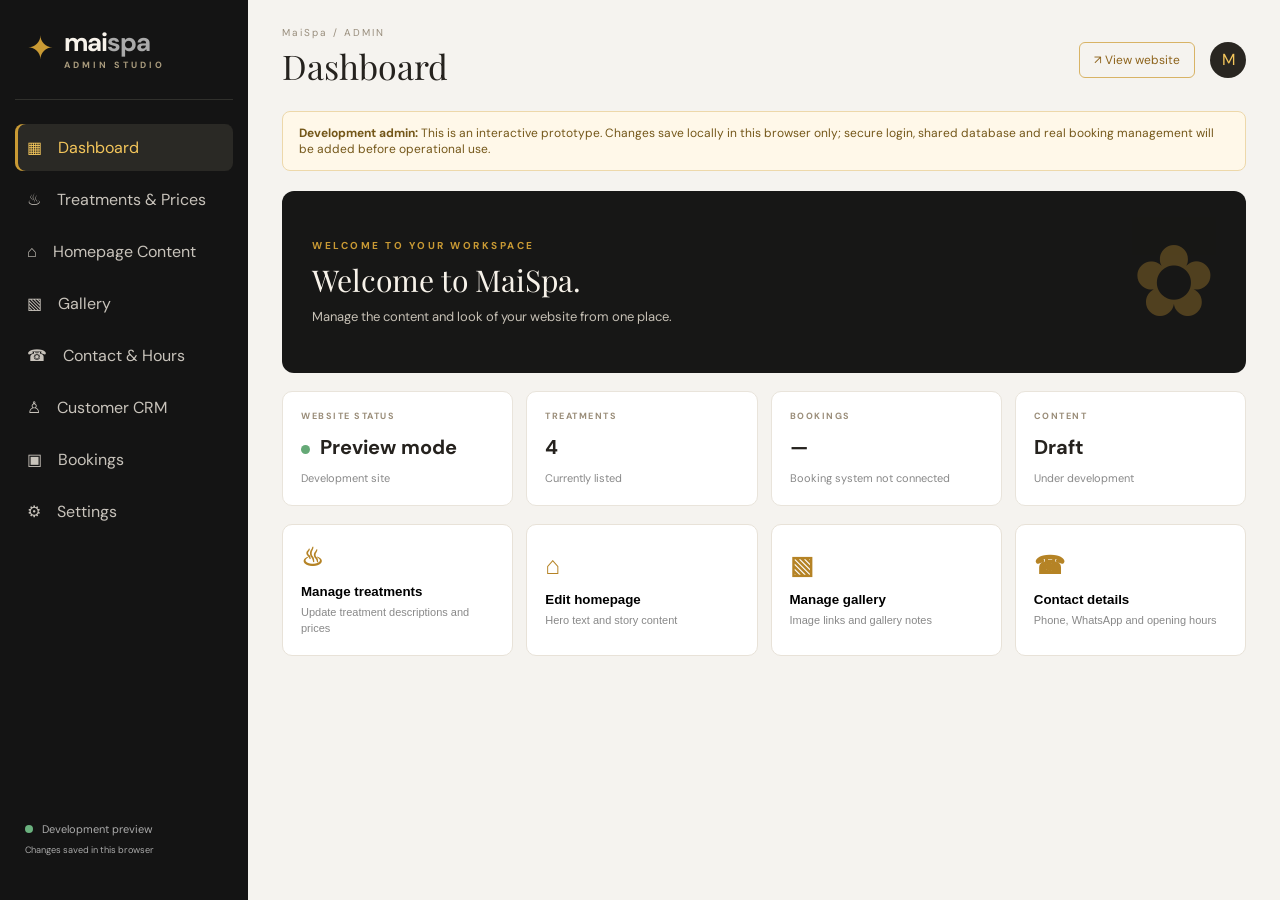
==== commit 71181abf: "Make admin welcome heading use single-word MaiSpa branding" ====
--- a/admin.html
+++ b/admin.html
@@ -4,7 +4,7 @@
 <aside class="sidebar"><div class="brand"><span class="brand-mark">✦</span><span>mai<span class="spa">spa</span><small>ADMIN STUDIO</small></span></div><nav><button class="nav-item active" data-panel="dashboard">▦ <span>Dashboard</span></button><button class="nav-item" data-panel="treatments">♨ <span>Treatments & Prices</span></button><button class="nav-item" data-panel="homepage">⌂ <span>Homepage Content</span></button><button class="nav-item" data-panel="gallery">▧ <span>Gallery</span></button><button class="nav-item" data-panel="contact">☎ <span>Contact & Hours</span></button><button class="nav-item" data-panel="crm">♙ <span>Customer CRM</span></button><button class="nav-item" data-panel="bookings">▣ <span>Bookings</span></button><button class="nav-item" data-panel="settings">⚙ <span>Settings</span></button></nav><div class="sidebar-bottom"><span class="status-dot"></span> Development preview<br><small>Changes saved in this browser</small></div></aside>
 <main class="main"><header class="topbar"><div><div class="crumb">MaiSpa / ADMIN</div><h1 id="panel-title">Dashboard</h1></div><div class="top-actions"><a class="preview" href="index.html" target="_blank">↗ View website</a><span class="avatar">M</span></div></header>
 <div class="notice"><b>Development admin:</b> This is an interactive prototype. Changes save locally in this browser only; secure login, shared database and real booking management will be added before operational use.</div>
-<section class="panel active" id="dashboard"><div class="welcome"><div><p class="gold-label">WELCOME TO YOUR WORKSPACE</p><h2>Good day, MaiSpa.</h2><p>Manage the content and look of your website from one place.</p></div><div class="welcome-flower">✿</div></div><div class="stats"><article><small>WEBSITE STATUS</small><strong><i class="green"></i> Preview mode</strong><span>Development site</span></article><article><small>TREATMENTS</small><strong id="stat-treatments">4</strong><span>Currently listed</span></article><article><small>BOOKINGS</small><strong>—</strong><span>Booking system not connected</span></article><article><small>CONTENT</small><strong>Draft</strong><span>Under development</span></article></div><div class="quick-grid"><button data-go="treatments"><b>♨</b><span>Manage treatments</span><small>Update treatment descriptions and prices</small></button><button data-go="homepage"><b>⌂</b><span>Edit homepage</span><small>Hero text and story content</small></button><button data-go="gallery"><b>▧</b><span>Manage gallery</span><small>Image links and gallery notes</small></button><button data-go="contact"><b>☎</b><span>Contact details</span><small>Phone, WhatsApp and opening hours</small></button></div></section>
+<section class="panel active" id="dashboard"><div class="welcome"><div><p class="gold-label">WELCOME TO YOUR WORKSPACE</p><h2>Welcome to MaiSpa.</h2><p>Manage the content and look of your website from one place.</p></div><div class="welcome-flower">✿</div></div><div class="stats"><article><small>WEBSITE STATUS</small><strong><i class="green"></i> Preview mode</strong><span>Development site</span></article><article><small>TREATMENTS</small><strong id="stat-treatments">4</strong><span>Currently listed</span></article><article><small>BOOKINGS</small><strong>—</strong><span>Booking system not connected</span></article><article><small>CONTENT</small><strong>Draft</strong><span>Under development</span></article></div><div class="quick-grid"><button data-go="treatments"><b>♨</b><span>Manage treatments</span><small>Update treatment descriptions and prices</small></button><button data-go="homepage"><b>⌂</b><span>Edit homepage</span><small>Hero text and story content</small></button><button data-go="gallery"><b>▧</b><span>Manage gallery</span><small>Image links and gallery notes</small></button><button data-go="contact"><b>☎</b><span>Contact details</span><small>Phone, WhatsApp and opening hours</small></button></div></section>
 <section class="panel" id="treatments"><div class="panel-head"><div><p class="gold-label">SERVICE MENU</p><h2>Treatments & prices</h2><p>Maintain the services shown on the homepage.</p></div><button class="primary" id="add-treatment">＋ Add treatment</button></div><div class="table-wrap"><table><thead><tr><th>Treatment</th><th>Description</th><th>Price (€)</th><th>Duration</th><th></th></tr></thead><tbody id="treatment-rows"></tbody></table></div><p class="hint">These are illustrative entries from the visual prototype. Confirm all details before publishing.</p></section>
 <section class="panel" id="homepage"><div class="panel-head"><div><p class="gold-label">HOME PAGE</p><h2>Homepage content</h2><p>Edit the text blocks in the current homepage concept.</p></div></div><form id="home-form" class="form-grid"><label>Hero eyebrow<input name="eyebrow"></label><label>Hero headline<input name="headline"></label><label class="wide">Hero intro<textarea name="intro" rows="3"></textarea></label><label>Story heading<input name="storyTitle"></label><label class="wide">Story text<textarea name="storyText" rows="4"></textarea></label><button class="primary" type="submit">Save homepage content</button></form></section>
 <section class="panel" id="gallery"><div class="panel-head"><div><p class="gold-label">VISUAL LIBRARY</p><h2>Gallery assets</h2><p>Preview the image files currently used in the concept.</p></div></div><div class="gallery-grid"><article><div class="image-preview hero-preview"></div><b>Hero storefront</b><small>mai-spa-hero-dusk.jpg</small></article><article><div class="image-preview treatment-preview one"></div><b>Treatment 1</b><small>treatment-1.jpg</small></article><article><div class="image-preview treatment-preview two"></div><b>Treatment 2</b><small>treatment-2.jpg</small></article><article><div class="image-preview treatment-preview three"></div><b>Treatment 3</b><small>treatment-3.jpg</small></article><article><div class="image-preview treatment-preview four"></div><b>Treatment 4</b><small>treatment-4.jpg</small></article><article><div class="image-preview story-preview"></div><b>Our story</b><small>story-image.jpg</small></article></div><p class="hint">Image uploading and asset replacement will be connected to secure storage in a later build.</section>
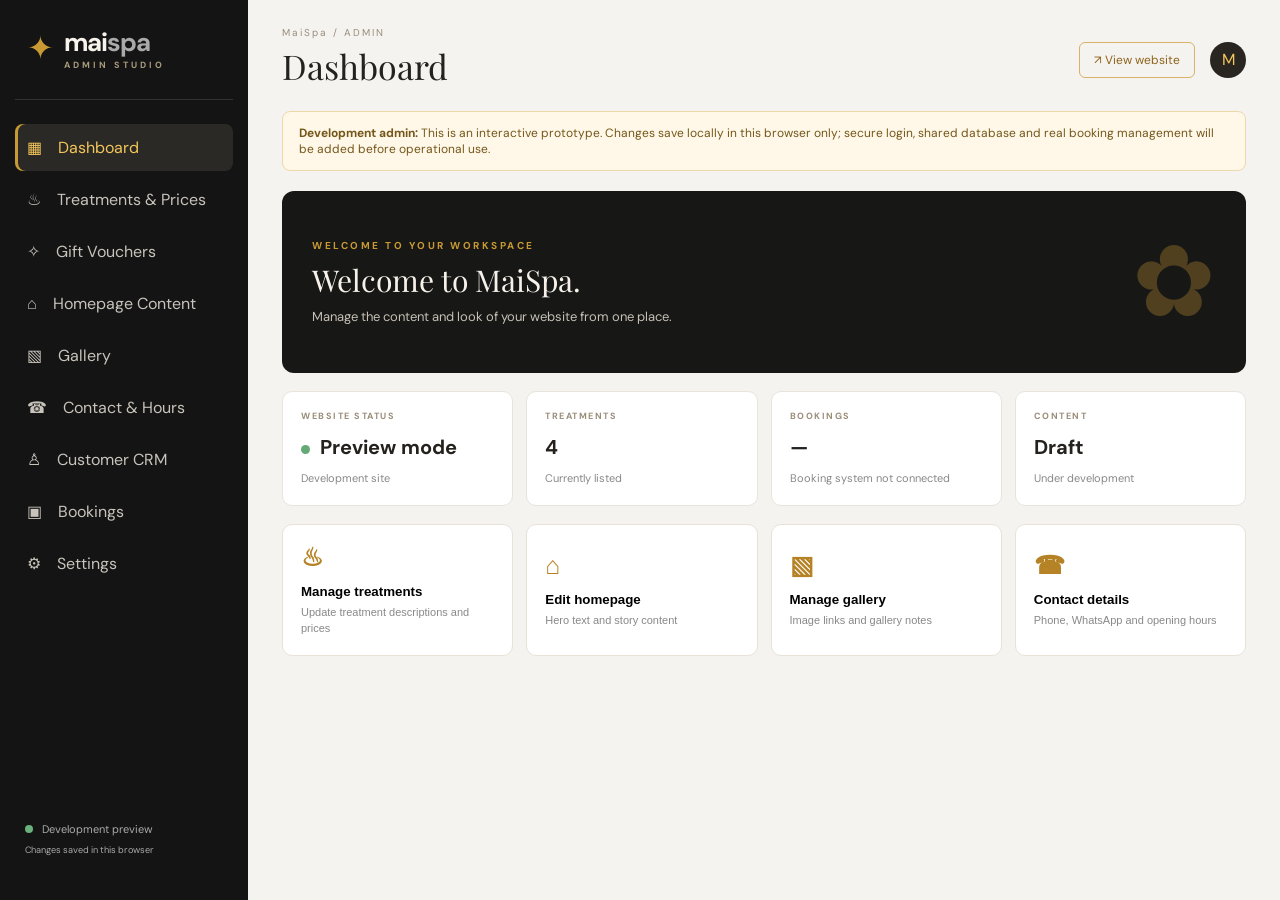
==== commit a2537118: "Add gift voucher management panel" ====
--- a/admin.html
+++ b/admin.html
@@ -1,12 +1,12 @@
 <!doctype html>
 <html lang="en"><head><meta charset="utf-8"><meta name="viewport" content="width=device-width,initial-scale=1"><meta name="theme-color" content="#111"><title>MaiSpa Admin</title><link rel="preconnect" href="https://fonts.googleapis.com"><link href="https://fonts.googleapis.com/css2?family=DM+Sans:wght@400;500;600;700&family=Playfair+Display:wght@400;500;600&display=swap" rel="stylesheet"><link rel="stylesheet" href="admin.css"></head>
 <body><div class="admin-shell">
-<aside class="sidebar"><div class="brand"><span class="brand-mark">✦</span><span>mai<span class="spa">spa</span><small>ADMIN STUDIO</small></span></div><nav><button class="nav-item active" data-panel="dashboard">▦ <span>Dashboard</span></button><button class="nav-item" data-panel="treatments">♨ <span>Treatments & Prices</span></button><button class="nav-item" data-panel="homepage">⌂ <span>Homepage Content</span></button><button class="nav-item" data-panel="gallery">▧ <span>Gallery</span></button><button class="nav-item" data-panel="contact">☎ <span>Contact & Hours</span></button><button class="nav-item" data-panel="crm">♙ <span>Customer CRM</span></button><button class="nav-item" data-panel="bookings">▣ <span>Bookings</span></button><button class="nav-item" data-panel="settings">⚙ <span>Settings</span></button></nav><div class="sidebar-bottom"><span class="status-dot"></span> Development preview<br><small>Changes saved in this browser</small></div></aside>
+<aside class="sidebar"><div class="brand"><span class="brand-mark">✦</span><span>mai<span class="spa">spa</span><small>ADMIN STUDIO</small></span></div><nav><button class="nav-item active" data-panel="dashboard">▦ <span>Dashboard</span></button><button class="nav-item" data-panel="treatments">♨ <span>Treatments & Prices</span></button><button class="nav-item" data-panel="vouchers">✧ <span>Gift Vouchers</span></button><button class="nav-item" data-panel="homepage">⌂ <span>Homepage Content</span></button><button class="nav-item" data-panel="gallery">▧ <span>Gallery</span></button><button class="nav-item" data-panel="contact">☎ <span>Contact & Hours</span></button><button class="nav-item" data-panel="crm">♙ <span>Customer CRM</span></button><button class="nav-item" data-panel="bookings">▣ <span>Bookings</span></button><button class="nav-item" data-panel="settings">⚙ <span>Settings</span></button></nav><div class="sidebar-bottom"><span class="status-dot"></span> Development preview<br><small>Changes saved in this browser</small></div></aside>
 <main class="main"><header class="topbar"><div><div class="crumb">MaiSpa / ADMIN</div><h1 id="panel-title">Dashboard</h1></div><div class="top-actions"><a class="preview" href="index.html" target="_blank">↗ View website</a><span class="avatar">M</span></div></header>
 <div class="notice"><b>Development admin:</b> This is an interactive prototype. Changes save locally in this browser only; secure login, shared database and real booking management will be added before operational use.</div>
 <section class="panel active" id="dashboard"><div class="welcome"><div><p class="gold-label">WELCOME TO YOUR WORKSPACE</p><h2>Welcome to MaiSpa.</h2><p>Manage the content and look of your website from one place.</p></div><div class="welcome-flower">✿</div></div><div class="stats"><article><small>WEBSITE STATUS</small><strong><i class="green"></i> Preview mode</strong><span>Development site</span></article><article><small>TREATMENTS</small><strong id="stat-treatments">4</strong><span>Currently listed</span></article><article><small>BOOKINGS</small><strong>—</strong><span>Booking system not connected</span></article><article><small>CONTENT</small><strong>Draft</strong><span>Under development</span></article></div><div class="quick-grid"><button data-go="treatments"><b>♨</b><span>Manage treatments</span><small>Update treatment descriptions and prices</small></button><button data-go="homepage"><b>⌂</b><span>Edit homepage</span><small>Hero text and story content</small></button><button data-go="gallery"><b>▧</b><span>Manage gallery</span><small>Image links and gallery notes</small></button><button data-go="contact"><b>☎</b><span>Contact details</span><small>Phone, WhatsApp and opening hours</small></button></div></section>
 <section class="panel" id="treatments"><div class="panel-head"><div><p class="gold-label">SERVICE MENU</p><h2>Treatments & prices</h2><p>Maintain the services shown on the homepage.</p></div><button class="primary" id="add-treatment">＋ Add treatment</button></div><div class="table-wrap"><table><thead><tr><th>Treatment</th><th>Description</th><th>Price (€)</th><th>Duration</th><th></th></tr></thead><tbody id="treatment-rows"></tbody></table></div><p class="hint">These are illustrative entries from the visual prototype. Confirm all details before publishing.</p></section>
-<section class="panel" id="homepage"><div class="panel-head"><div><p class="gold-label">HOME PAGE</p><h2>Homepage content</h2><p>Edit the text blocks in the current homepage concept.</p></div></div><form id="home-form" class="form-grid"><label>Hero eyebrow<input name="eyebrow"></label><label>Hero headline<input name="headline"></label><label class="wide">Hero intro<textarea name="intro" rows="3"></textarea></label><label>Story heading<input name="storyTitle"></label><label class="wide">Story text<textarea name="storyText" rows="4"></textarea></label><button class="primary" type="submit">Save homepage content</button></form></section>
+<section class="panel" id="vouchers"><div class="panel-head"><div><p class="gold-label">GIFTING</p><h2>Gift Vouchers</h2><p>Set the single voucher value displayed on the website. Customers may request multiple vouchers.</p></div></div><form id="voucher-form" class="form-grid"><label>Voucher value (€)<input name="amount" type="number" min="1" step="1" required></label><label>Voucher description<input name="description" value="Thai Massage & Therapy"></label><label><span>Display status</span><select name="active"><option value="true">Show vouchers on website</option><option value="false">Hide vouchers on website</option></select></label><button class="primary" type="submit">Save gift voucher settings</button></form><p class="hint">Prototype setting is stored locally in this browser. No payment checkout or order processing is included.</p></section><section class="panel" id="homepage"><div class="panel-head"><div><p class="gold-label">HOME PAGE</p><h2>Homepage content</h2><p>Edit the text blocks in the current homepage concept.</p></div></div><form id="home-form" class="form-grid"><label>Hero eyebrow<input name="eyebrow"></label><label>Hero headline<input name="headline"></label><label class="wide">Hero intro<textarea name="intro" rows="3"></textarea></label><label>Story heading<input name="storyTitle"></label><label class="wide">Story text<textarea name="storyText" rows="4"></textarea></label><button class="primary" type="submit">Save homepage content</button></form></section>
 <section class="panel" id="gallery"><div class="panel-head"><div><p class="gold-label">VISUAL LIBRARY</p><h2>Gallery assets</h2><p>Preview the image files currently used in the concept.</p></div></div><div class="gallery-grid"><article><div class="image-preview hero-preview"></div><b>Hero storefront</b><small>mai-spa-hero-dusk.jpg</small></article><article><div class="image-preview treatment-preview one"></div><b>Treatment 1</b><small>treatment-1.jpg</small></article><article><div class="image-preview treatment-preview two"></div><b>Treatment 2</b><small>treatment-2.jpg</small></article><article><div class="image-preview treatment-preview three"></div><b>Treatment 3</b><small>treatment-3.jpg</small></article><article><div class="image-preview treatment-preview four"></div><b>Treatment 4</b><small>treatment-4.jpg</small></article><article><div class="image-preview story-preview"></div><b>Our story</b><small>story-image.jpg</small></article></div><p class="hint">Image uploading and asset replacement will be connected to secure storage in a later build.</section>
 <section class="panel" id="contact"><div class="panel-head"><div><p class="gold-label">BUSINESS INFORMATION</p><h2>Contact & opening hours</h2></div></div><form id="contact-form" class="form-grid"><label>Phone<input name="phone" placeholder="Add phone number"></label><label>WhatsApp<input name="whatsapp" placeholder="Add WhatsApp number"></label><label class="wide">Address<textarea name="address" rows="2" placeholder="Spa address"></textarea></label><label>Email<input name="email" placeholder="Email address"></label><label>Instagram<input name="instagram" placeholder="Instagram URL"></label><label>Facebook<input name="facebook" placeholder="Facebook URL"></label><label>TikTok<input name="tiktok" placeholder="TikTok URL"></label><div class="wide hours"><h3>Opening hours</h3><div id="hours-list"></div></div><button class="primary" type="submit">Save contact information</button></form></section>
 <section class="panel" id="crm"><div class="panel-head"><div><p class="gold-label">CUSTOMER RELATIONSHIPS</p><h2>Customer CRM</h2><p>Find customers by phone and view their treatment history.</p></div><button class="primary" id="add-customer">＋ Add customer</button></div><div class="crm-search"><label>Search phone number or customer name<input id="crm-search" placeholder="Enter phone number or name…"></label><button class="secondary" id="clear-crm-search">Clear</button></div><div id="crm-results" class="crm-results"></div><div class="crm-profile" id="crm-profile"></div><p class="hint">Prototype CRM data is stored locally in this browser only. Use fictional data while testing. Do not store real customer or sensitive information until secure login, database, access controls and privacy protections are implemented.</p></section><section class="panel" id="bookings"><div class="empty-state"><div>▣</div><h2>Bookings are not connected yet</h2><p>This area will become your appointment management system with booking status, customer details, therapist, treatment, date/time and confirmation tools.</p><span class="pill">Planned next phase</span></div></section>
